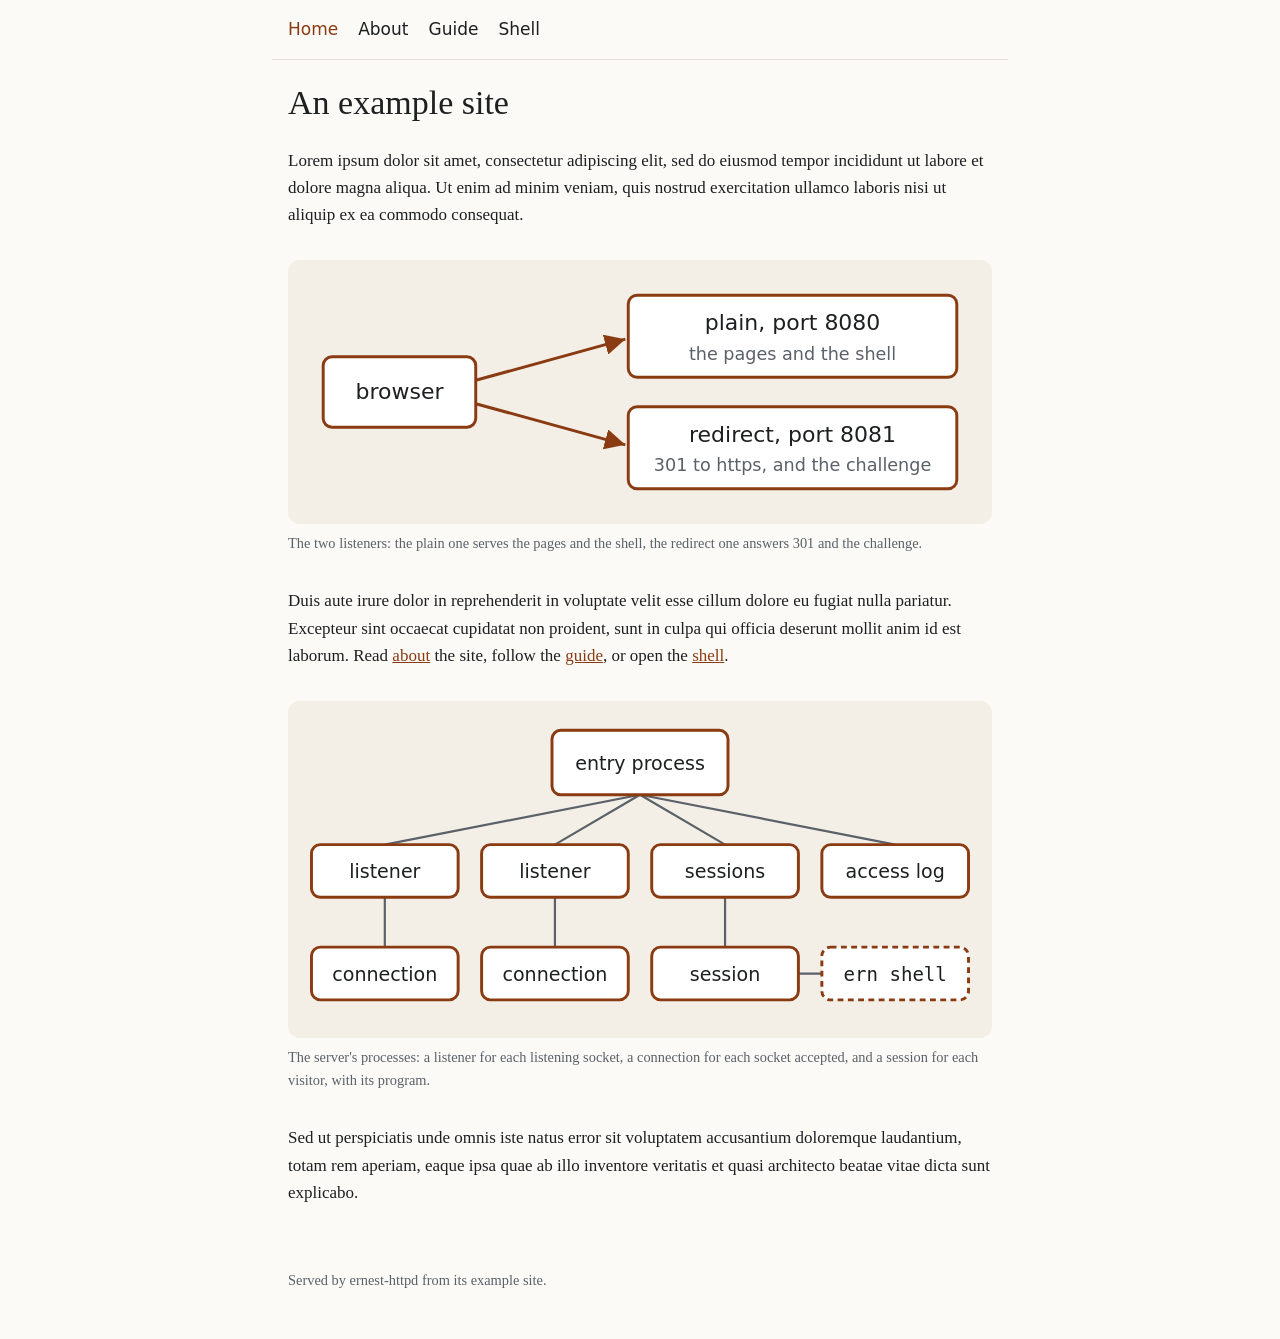
==== examples/site/root/index.html @ ab0a02fd "Milestone 1, item 5: the example site. examples/site/ holds a configuration with relative paths and " ====
<!DOCTYPE html>
<html lang="en">
<head>
<meta charset="utf-8">
<meta name="viewport" content="width=device-width, initial-scale=1">
<title>Example site</title>
<link rel="stylesheet" href="style.css">
</head>
<body>
<header>
<nav>
<a href="./" aria-current="page">Home</a>
<a href="about.html">About</a>
<a href="guide/">Guide</a>
<a href="shell.html">Shell</a>
</nav>
</header>
<main>
<h1>An example site</h1>
<p>Lorem ipsum dolor sit amet, consectetur adipiscing elit, sed do eiusmod
tempor incididunt ut labore et dolore magna aliqua. Ut enim ad minim veniam,
quis nostrud exercitation ullamco laboris nisi ut aliquip ex ea commodo
consequat.</p>
<figure>
<img src="images/listeners.svg" width="480" height="180"
     alt="A browser reaching the plain listener on port 8080 and the redirect listener on port 8081">
<figcaption>The two listeners: the plain one serves the pages and the shell,
the redirect one answers 301 and the challenge.</figcaption>
</figure>
<p>Duis aute irure dolor in reprehenderit in voluptate velit esse cillum dolore
eu fugiat nulla pariatur. Excepteur sint occaecat cupidatat non proident, sunt
in culpa qui officia deserunt mollit anim id est laborum. Read <a
href="about.html">about</a> the site, follow the <a href="guide/">guide</a>, or
open the <a href="shell.html">shell</a>.</p>
<figure>
<img src="images/processes.svg" width="480" height="230"
     alt="The entry process above two listeners, the sessions and the access log; a connection under each listener, and a session with its program under the sessions">
<figcaption>The server's processes: a listener for each listening socket, a
connection for each socket accepted, and a session for each visitor, with its
program.</figcaption>
</figure>
<p>Sed ut perspiciatis unde omnis iste natus error sit voluptatem accusantium
doloremque laudantium, totam rem aperiam, eaque ipsa quae ab illo inventore
veritatis et quasi architecto beatae vitae dicta sunt explicabo.</p>
</main>
<footer>
<p>Served by ernest-httpd from its example site.</p>
</footer>
</body>
</html>
---- examples/site/root/style.css ----
/* The example site's one stylesheet, which every page loads; the terminal's
   own is xterm/xterm.css. */

:root {
    --text: #1d1f21;
    --muted: #5b6168;
    --background: #fbfaf7;
    --accent: #8a3b12;
    --rule: #e2ded6;
}

@media (prefers-color-scheme: dark) {
    :root {
        --text: #e6e3dc;
        --muted: #a5a199;
        --background: #17181a;
        --accent: #f0a26a;
        --rule: #33353a;
    }
}

body {
    margin: 0;
    background: var(--background);
    color: var(--text);
    font: 17px/1.6 Georgia, "Times New Roman", serif;
}

header, main, footer {
    max-width: 44rem;
    margin: 0 auto;
    padding: 0 1rem;
}

header {
    border-bottom: 1px solid var(--rule);
}

nav {
    display: flex;
    flex-wrap: wrap;
    gap: 1.25rem;
    padding: 1rem 0;
    font-family: system-ui, sans-serif;
}

nav a {
    color: var(--text);
    text-decoration: none;
}

nav a:hover, nav a[aria-current] {
    color: var(--accent);
}

a {
    color: var(--accent);
}

h1, h2 {
    font-weight: normal;
    line-height: 1.2;
}

figure {
    margin: 2rem 0;
}

figure img {
    width: 100%;
    height: auto;
}

figcaption, footer {
    color: var(--muted);
    font-size: 0.9rem;
}

footer {
    padding-top: 2rem;
    padding-bottom: 2rem;
}

/* The shell page: its controls, its status line and the terminal, which the
   fit addon sizes to the box it stands in. */

main.shell {
    max-width: 64rem;
}

.controls {
    display: flex;
    flex-wrap: wrap;
    align-items: center;
    gap: 0.75rem;
    margin: 1rem 0;
    font-family: system-ui, sans-serif;
}

#status {
    color: var(--muted);
}

/* No display of its own, which would override its hidden attribute. */
#warning {
    font-family: system-ui, sans-serif;
}

#terminal {
    height: 60vh;
    min-height: 18rem;
    padding: 0.5rem;
    border-radius: 4px;
    background: #000;
}
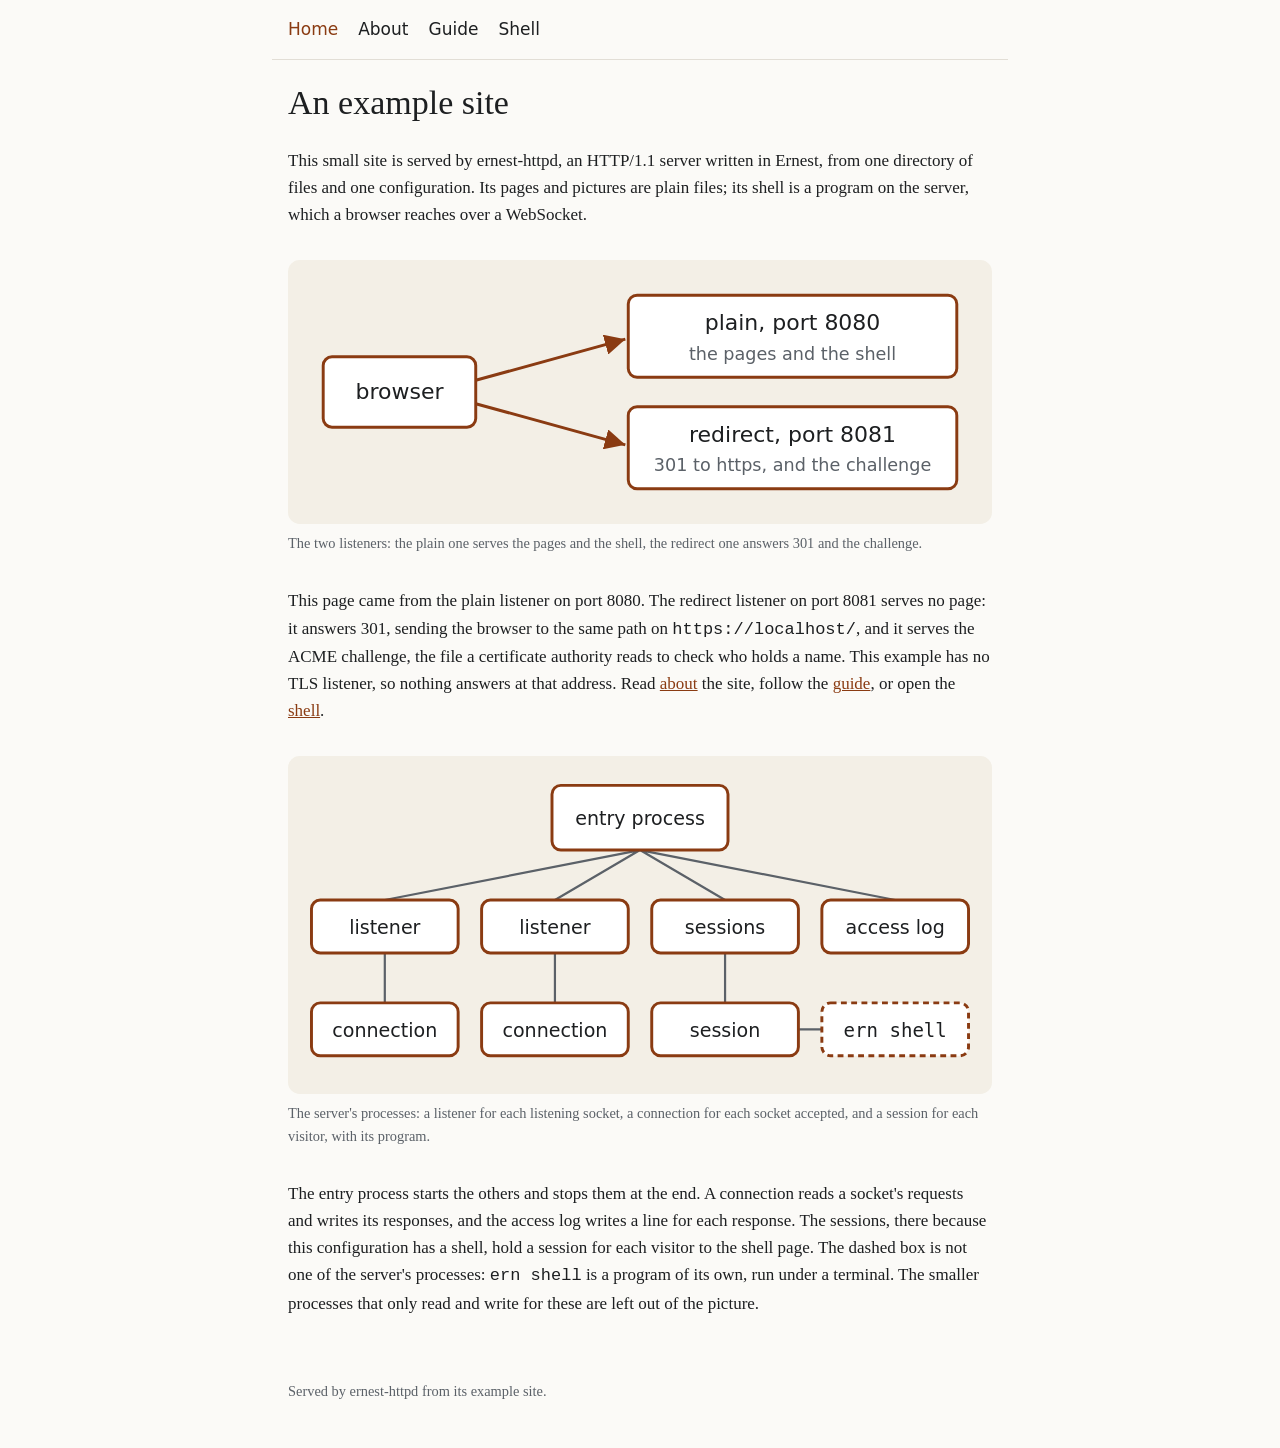
==== commit e1ad788d: "The example site's pages say what the site is and what its drawings show, in place of their Latin pl" ====
--- a/examples/site/root/index.html
+++ b/examples/site/root/index.html
@@ -17,19 +17,21 @@
 </header>
 <main>
 <h1>An example site</h1>
-<p>Lorem ipsum dolor sit amet, consectetur adipiscing elit, sed do eiusmod
-tempor incididunt ut labore et dolore magna aliqua. Ut enim ad minim veniam,
-quis nostrud exercitation ullamco laboris nisi ut aliquip ex ea commodo
-consequat.</p>
+<p>This small site is served by ernest-httpd, an HTTP/1.1 server written in
+Ernest, from one directory of files and one configuration. Its pages and
+pictures are plain files; its shell is a program on the server, which a browser
+reaches over a WebSocket.</p>
 <figure>
 <img src="images/listeners.svg" width="480" height="180"
      alt="A browser reaching the plain listener on port 8080 and the redirect listener on port 8081">
 <figcaption>The two listeners: the plain one serves the pages and the shell,
 the redirect one answers 301 and the challenge.</figcaption>
 </figure>
-<p>Duis aute irure dolor in reprehenderit in voluptate velit esse cillum dolore
-eu fugiat nulla pariatur. Excepteur sint occaecat cupidatat non proident, sunt
-in culpa qui officia deserunt mollit anim id est laborum. Read <a
+<p>This page came from the plain listener on port 8080. The redirect listener
+on port 8081 serves no page: it answers 301, sending the browser to the same
+path on <code>https://localhost/</code>, and it serves the ACME challenge, the
+file a certificate authority reads to check who holds a name. This example has
+no TLS listener, so nothing answers at that address. Read <a
 href="about.html">about</a> the site, follow the <a href="guide/">guide</a>, or
 open the <a href="shell.html">shell</a>.</p>
 <figure>
@@ -39,9 +41,13 @@
 connection for each socket accepted, and a session for each visitor, with its
 program.</figcaption>
 </figure>
-<p>Sed ut perspiciatis unde omnis iste natus error sit voluptatem accusantium
-doloremque laudantium, totam rem aperiam, eaque ipsa quae ab illo inventore
-veritatis et quasi architecto beatae vitae dicta sunt explicabo.</p>
+<p>The entry process starts the others and stops them at the end. A connection
+reads a socket's requests and writes its responses, and the access log writes a
+line for each response. The sessions, there because this configuration has a
+shell, hold a session for each visitor to the shell page. The dashed box is not
+one of the server's processes: <code>ern shell</code> is a program of its own,
+run under a terminal. The smaller processes that only read and write for these
+are left out of the picture.</p>
 </main>
 <footer>
 <p>Served by ernest-httpd from its example site.</p>
